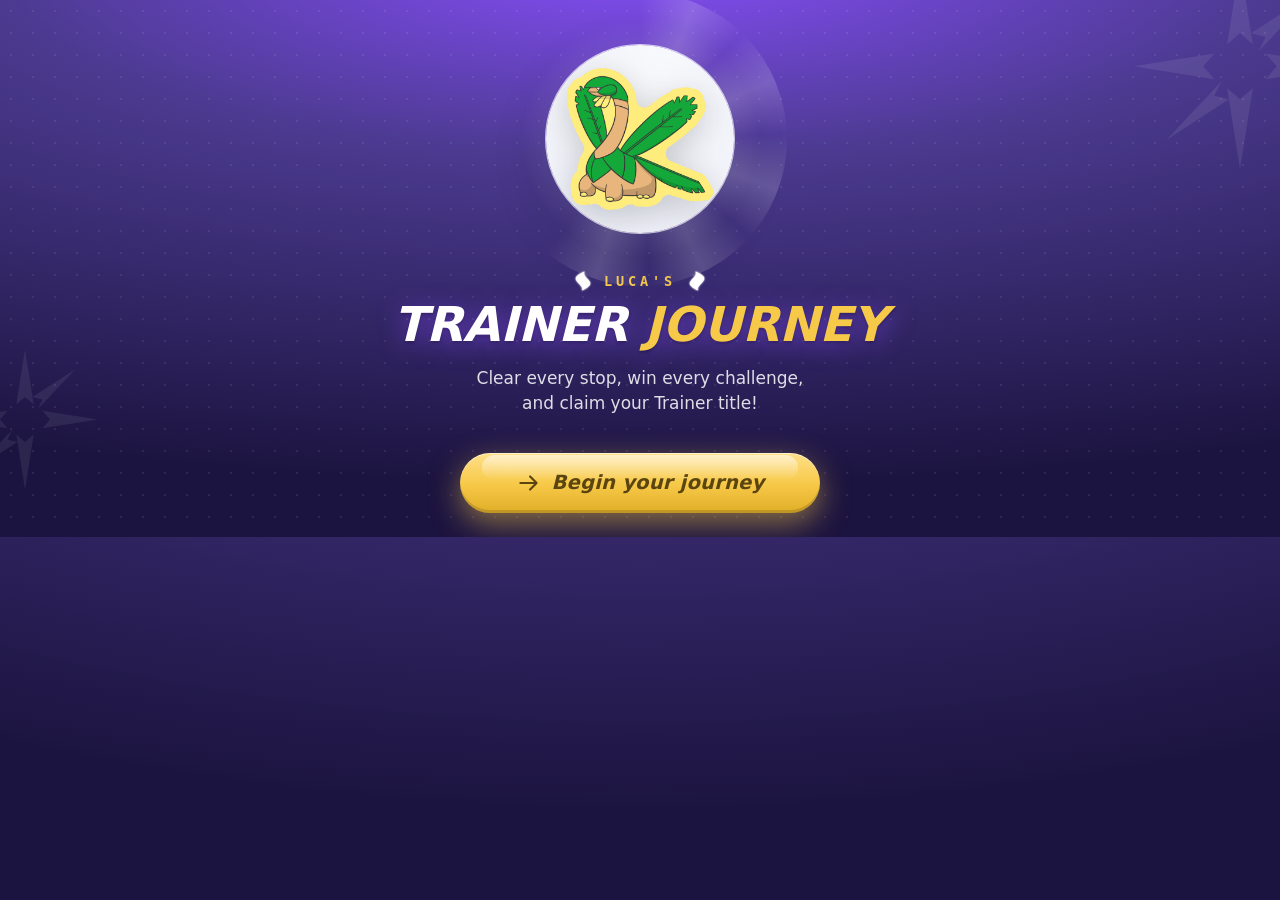
==== index.html @ 638eaa38 "Finalize real-world chapter logistics" ====
<!DOCTYPE html>
<html lang="en">
<head>
<meta charset="utf-8">
<meta name="viewport" content="width=device-width, initial-scale=1, maximum-scale=1, viewport-fit=cover">
<meta name="theme-color" content="#4B3A8F">
<meta name="apple-mobile-web-app-capable" content="yes">
<meta name="apple-mobile-web-app-status-bar-style" content="black-translucent">
<meta name="mobile-web-app-capable" content="yes">
<title>Luca's Trainer Journey</title>
<link rel="icon" href="assets/pokemon/pokeball.png">
<link rel="stylesheet" href="styles.css?v=3.4">
<style>
  html, body { overflow-x: hidden; }
  #app { padding-top: env(safe-area-inset-top); padding-bottom: env(safe-area-inset-bottom); }
</style>
<!-- React/ReactDOM/Babel vendored locally (see vendor/) rather than CDN-loaded:
     this is a party-day app and shouldn't depend on unpkg being reachable
     over venue wifi. Swap for CDN tags if you'd rather stay current. -->
<script src="vendor/react.production.min.js"></script>
<script src="vendor/react-dom.production.min.js"></script>
<script src="vendor/babel.min.js"></script>
<script src="data.js"></script>
<script src="cast-core.js?v=3.4"></script>
<script src="creekside-content.js?v=3.4"></script>
<script src="state.js"></script>
<script>window.TJ_TYPE_ICON_BASE = "assets/types/";</script>
</head>
<body>
<div id="app"></div>
<script type="text/babel" data-presets="react" src="components.jsx"></script>
<script type="text/babel" data-presets="react" src="minigames.jsx"></script>
<script type="text/babel" data-presets="react" src="screens.jsx?v=3.4"></script>
<script type="text/babel" data-presets="react">
const App = window.TrainerApp;
ReactDOM.createRoot(document.getElementById('app')).render(<App/>);
</script>
</body>
</html>
---- styles.css ----
/* ============================================================
   Luca's Trainer Journey — Web App stylesheet
   Merged from the design system's tokens/*.css (see /project for the
   full design-system source). Kept as one file since this app has no
   build step. Screen-only "game-grade" energy effects live here too —
   print pieces (not built in this pass) would keep these out.
   ============================================================ */

:root {
  /* --- Core palette --- */
  --paper:             #FBFCFA;
  --paper-alt:         #F2F4EF;
  --surface:           #FFFFFF;
  --ink:               #1B2430;
  --ink-soft:          #54606E;

  --tropius-leaf:      #3BA55D;
  --tropius-leaf-deep: #1E7A43;
  --banana:            #F7C948;
  --sky:               #4FB0E5;
  --tan:               #C9A66B;

  --mewtwo-x:          #8A4FFF;
  --mewtwo-y:          #4B3A8F;
  --mega-glow:         #B892FF;

  --silver:            #C7CDD4;
  --silver-deep:       #8B95A1;
  --gold:              #D9B650;

  --bg:      var(--paper);
  --text:    var(--ink);
  --text-muted: var(--ink-soft);
  --brand:   var(--tropius-leaf);
  --brand-strong: var(--tropius-leaf-deep);
  --accent:  var(--mewtwo-x);
  --accent-deep: var(--mewtwo-y);
  --success: var(--tropius-leaf);
  --reward:  var(--banana);
  --info:    var(--sky);
  --danger:  #E4572E;
  --line:    var(--silver);

  --type-grass:    #3BA55D;
  --type-fire:     #E4572E;
  --type-water:    #4FB0E5;
  --type-electric: #F7C948;
  --type-psychic:  #8A4FFF;
  --type-normal:   #C9A66B;

  --focus-ring: var(--mewtwo-x);

  /* --- Type --- */
  --font-display: "Montserrat", "Poppins", system-ui, sans-serif;
  --font-body:    "Nunito Sans", "Inter", system-ui, sans-serif;
  --font-label:   "Space Grotesk", "Roboto Mono", ui-monospace, monospace;

  --fs-display: 2.75rem;
  --fs-h1:      2rem;
  --fs-h2:      1.5rem;
  --fs-h3:      1.25rem;
  --fs-body:    1.0625rem;
  --fs-small:   0.875rem;
  --fs-label:   0.75rem;

  --lh-tight: 1.05;
  --lh-snug:  1.25;
  --lh-body:  1.55;
  --tracking-label: 0.08em;

  /* --- Spacing / radius --- */
  --sp-1: 4px;  --sp-2: 8px;  --sp-3: 12px; --sp-4: 16px; --sp-5: 24px;
  --sp-6: 32px; --sp-7: 48px; --sp-8: 64px; --sp-9: 96px;

  --r-sm:   10px;
  --r-card: 18px;
  --r-pill: 999px;

  --w-game:    560px;
  --w-desktop: 1080px;
  --screen-pad: 24px;

  /* --- Elevation --- */
  --shadow-card: 0 6px 24px rgba(27,36,48,.10);
  --shadow-lift: 0 12px 40px rgba(27,36,48,.16);

  --foil-edge:  linear-gradient(120deg, #C7CDD4 0%, #FFFFFF 45%, #8B95A1 100%);
  --gold-edge:  linear-gradient(120deg, #D9B650 0%, #FBF0C8 45%, #A8842E 100%);
  --mega-burst: radial-gradient(circle at 50% 45%, rgba(184,146,255,.55), rgba(184,146,255,0) 60%);
  --holo-sheen: linear-gradient(115deg, rgba(138,79,255,.10), rgba(79,176,229,.10) 40%, rgba(247,201,72,.10) 70%, rgba(59,165,93,.10));

  --ease-snap: cubic-bezier(.2, .9, .25, 1.2);
  --ease-out:  cubic-bezier(.22, 1, .36, 1);
  --dur-fast: 140ms;
  --dur-base: 240ms;
  --dur-slow: 480ms;

  /* --- Game-grade energy fields & glow (screen-only) --- */
  --field-psychic:  radial-gradient(120% 90% at 50% 0%, #7B5CE0 0%, #4B3A8F 42%, #241a4d 100%);
  --field-grass:    radial-gradient(120% 90% at 50% 0%, #55C77E 0%, #1E7A43 44%, #0c3a22 100%);
  --field-water:    radial-gradient(120% 90% at 50% 0%, #63C2ED 0%, #2f83bd 44%, #0d3350 100%);
  --field-fire:     radial-gradient(120% 90% at 50% 0%, #F08A5D 0%, #d1502e 44%, #4a1a10 100%);
  --field-electric: radial-gradient(120% 90% at 50% 0%, #FBD968 0%, #d1a028 46%, #4a3808 100%);
  --field-normal:   radial-gradient(120% 90% at 50% 0%, #DBC79A 0%, #a8894f 46%, #4a3c26 100%);
  --field-hero:     radial-gradient(130% 100% at 50% -10%, #8A4FFF 0%, #4B3A8F 40%, #1c1440 100%);

  --field-grid: radial-gradient(rgba(255,255,255,.08) 1.3px, transparent 1.3px);
  --field-grid-size: 22px 22px;

  --gloss-violet: linear-gradient(180deg, #A876FF 0%, #8A4FFF 52%, #6E38E6 100%);
  --gloss-banana: linear-gradient(180deg, #FFE08A 0%, #F7C948 52%, #E0AE28 100%);
  --gloss-leaf:   linear-gradient(180deg, #5FD088 0%, #3BA55D 52%, #2A8B49 100%);
  --gloss-gold:   linear-gradient(180deg, #F0D986 0%, #D9B650 52%, #B8922E 100%);

  --holo-strong: linear-gradient(115deg, rgba(255,255,255,0) 30%, rgba(184,146,255,.55) 44%, rgba(99,194,237,.55) 52%, rgba(247,201,72,.55) 60%, rgba(255,255,255,0) 74%);
  --holo-rainbow: linear-gradient(120deg, #B892FF, #63C2ED 25%, #5FD088 50%, #FBD968 72%, #FF8FB0 100%);

  --glow-violet: 0 10px 34px rgba(138,79,255,.45), 0 2px 8px rgba(138,79,255,.35);
  --glow-banana: 0 10px 30px rgba(247,201,72,.50);
  --glow-leaf:   0 10px 30px rgba(59,165,93,.42);
  --glow-gold:   0 12px 40px rgba(217,182,80,.55);
  --glow-soft-white: 0 0 0 1px rgba(255,255,255,.7), 0 18px 50px rgba(27,36,48,.28);

  --shadow-float: 0 22px 60px rgba(10,8,30,.45), 0 6px 18px rgba(10,8,30,.30);
  --press-inset: inset 0 3px 8px rgba(0,0,0,.28);
}

@keyframes tj-holo-sweep { 0% { transform: translateX(-120%) rotate(0deg); } 100% { transform: translateX(120%) rotate(0deg); } }
@keyframes tj-burst-spin { to { transform: rotate(360deg); } }
@keyframes tj-burst-pulse { 0%,100% { transform: scale(1); opacity: .8; } 50% { transform: scale(1.12); opacity: 1; } }
@keyframes tj-float { 0%,100% { transform: translateY(0); } 50% { transform: translateY(-8px); } }
@keyframes tj-bob { 0%,100% { transform: translateY(0) rotate(-2deg); } 50% { transform: translateY(-10px) rotate(2deg); } }
@media (prefers-reduced-motion: reduce) {
  [style*="tj-holo-sweep"], [style*="tj-burst-spin"], [style*="tj-burst-pulse"], [style*="tj-float"], [style*="tj-bob"] { animation: none !important; }
}

/* --- Page shell --- */
html, body {
  margin: 0;
  height: 100%;
  background: var(--field-hero);
  overscroll-behavior-y: contain;
}
body {
  font-family: var(--font-body);
  -webkit-tap-highlight-color: transparent;
}
#app {
  min-height: 100%;
  min-height: 100dvh;
}
* { box-sizing: border-box; }
button { font: inherit; }
img { -webkit-user-drag: none; user-select: none; }
button:focus-visible,
input:focus-visible,
textarea:focus-visible {
  outline: 3px solid var(--focus-ring);
  outline-offset: 3px;
}

/* --- Creekside V2 Phase 1 controls --- */
.adult-hold-button {
  position: relative;
  width: 100%;
  min-height: 64px;
  overflow: hidden;
  border: 0;
  border-radius: var(--r-pill);
  background: linear-gradient(180deg, #7656B8, #4B3A8F);
  color: #fff;
  box-shadow: var(--glow-violet), inset 0 1px 0 rgba(255,255,255,.35);
  cursor: pointer;
  touch-action: none;
  user-select: none;
  -webkit-user-select: none;
}
.adult-hold-button:focus-visible {
  outline: 3px solid #fff;
  outline-offset: 3px;
}
.adult-hold-button:disabled {
  cursor: not-allowed;
  opacity: .55;
}
.adult-hold-button__fill {
  position: absolute;
  inset: 0;
  width: var(--hold-progress, 0%);
  background: linear-gradient(90deg, var(--tropius-leaf-deep), var(--tropius-leaf));
  transition: width 45ms linear;
}
.adult-hold-button__content {
  position: relative;
  z-index: 1;
  display: flex;
  align-items: center;
  justify-content: center;
  gap: 10px;
  padding: 16px 22px;
  font-family: var(--font-display);
  font-size: 1rem;
  font-style: italic;
  font-weight: 800;
}
.adult-hold-button__instruction {
  position: relative;
  z-index: 1;
  display: block;
  padding: 0 18px 13px;
  font-family: var(--font-body);
  font-size: .82rem;
  font-weight: 700;
}

.fragment-slots {
  display: grid;
  grid-template-columns: repeat(2, minmax(0, 1fr));
  gap: 10px;
}
.fragment-slot {
  display: grid;
  grid-template-columns: auto 1fr;
  align-items: center;
  gap: 2px 8px;
  min-width: 0;
  padding: 12px;
  border: 2px dashed var(--silver);
  border-radius: var(--r-sm);
  background: var(--paper-alt);
  color: var(--ink-soft);
}
.fragment-slot--collected {
  border-style: solid;
  border-color: var(--tropius-leaf);
  background: rgba(59,165,93,.10);
  color: var(--ink);
}
.fragment-slot > span {
  font-family: var(--font-label);
  font-size: .78rem;
  font-weight: 700;
  letter-spacing: .04em;
  text-transform: uppercase;
}
.fragment-slot > small {
  grid-column: 2;
  overflow: hidden;
  font-size: .78rem;
  text-overflow: ellipsis;
  white-space: nowrap;
}

.creekside-map-card {
  display: flex;
  align-items: center;
  gap: 12px;
  width: 100%;
  padding: 13px 14px;
  border: 0;
  border-radius: var(--r-card);
  background: #fff;
  color: var(--ink);
  text-align: left;
  box-shadow: var(--shadow-card);
}
.creekside-map-card[disabled] {
  background: rgba(255,255,255,.55);
  color: var(--ink-soft);
  cursor: default;
}
.creekside-map-card--active {
  box-shadow: inset 0 0 0 3px var(--mewtwo-x), var(--shadow-float);
  cursor: pointer;
}
.creekside-map-card--complete {
  box-shadow: inset 0 0 0 2px var(--tropius-leaf), var(--shadow-card);
}

.parent-mode-overlay {
  position: fixed;
  z-index: 100;
  inset: 0;
  display: flex;
  align-items: flex-end;
  justify-content: center;
  padding: 16px;
  background: rgba(15,12,35,.75);
  backdrop-filter: blur(5px);
}
.parent-mode-panel {
  width: min(100%, 560px);
  max-height: 88dvh;
  overflow-y: auto;
  padding: 20px;
  border-radius: var(--r-card);
  background: var(--surface);
  box-shadow: var(--shadow-float);
}
.parent-mode-grid {
  display: grid;
  grid-template-columns: repeat(2, minmax(0, 1fr));
  gap: 10px;
}
.parent-mode-trigger {
  position: fixed;
  z-index: 30;
  top: max(8px, env(safe-area-inset-top));
  right: 8px;
  width: 44px;
  height: 44px;
  border: 0;
  border-radius: 999px;
  background: transparent;
  color: transparent;
  cursor: default;
}
.parent-mode-trigger:focus-visible {
  outline: 2px solid rgba(255,255,255,.7);
}

@media (max-width: 380px) {
  .fragment-slots,
  .parent-mode-grid {
    grid-template-columns: 1fr;
  }
}

@media (prefers-reduced-motion: reduce) {
  .adult-hold-button__fill {
    transition: none;
  }
}

/* --- Creekside V2 production content --- */
.dialogue-lines {
  display: grid;
  gap: 8px;
  margin-top: 16px;
}
.dialogue-lines p {
  margin: 0;
  padding: 12px 14px;
  border-left: 4px solid var(--mewtwo-x);
  border-radius: 0 var(--r-sm) var(--r-sm) 0;
  background: rgba(138,79,255,.09);
  font-size: 1.05rem;
  font-style: italic;
  line-height: 1.45;
}
.mission-instructions {
  margin-top: 16px;
  padding: 14px 16px;
  border-radius: var(--r-sm);
  background: var(--paper-alt);
}
.mission-instructions ol {
  display: grid;
  gap: 9px;
  margin: 0;
  padding-left: 22px;
}
.success-rule,
.fallback-rule {
  display: grid;
  gap: 3px;
  margin-top: 14px;
  padding: 12px 14px;
  border-radius: var(--r-sm);
  font-size: .94rem;
}
.success-rule {
  border: 1.5px solid var(--tropius-leaf);
  background: rgba(59,165,93,.10);
}
.fallback-rule {
  border: 1.5px solid var(--sky);
  background: rgba(79,176,229,.10);
}
.success-rule strong,
.fallback-rule strong {
  font-family: var(--font-label);
  font-size: .7rem;
  letter-spacing: .08em;
  text-transform: uppercase;
}
.mission-warning {
  padding: 10px 12px;
  border: 1.5px solid var(--danger);
  border-radius: var(--r-sm);
  background: rgba(228,87,46,.08);
  color: var(--danger);
  font-weight: 700;
}
.reward-disposition {
  flex: none;
  max-width: 112px;
  padding: 5px 8px;
  border-radius: var(--r-pill);
  font-family: var(--font-label);
  font-size: .61rem;
  line-height: 1.15;
  letter-spacing: .04em;
  text-align: center;
}
.reward-disposition--open-now {
  background: var(--tropius-leaf);
  color: #fff;
}
.reward-disposition--carry-for-later {
  background: var(--sky);
  color: #082f49;
}
.reward-disposition--save-for-celebration {
  background: var(--banana);
  color: #5a4410;
}
.inventory-summary {
  display: grid;
  grid-template-columns: repeat(2, minmax(0, 1fr));
  gap: 9px;
  margin-top: 16px;
}
.inventory-summary span {
  padding: 12px;
  border-radius: var(--r-sm);
  background: var(--paper-alt);
  text-align: center;
}
.inventory-summary strong {
  display: block;
  font-family: var(--font-display);
  font-size: 1.35rem;
}
.hall-of-heroes {
  display: grid;
  grid-template-columns: repeat(2, minmax(0, 1fr));
  gap: 9px;
  margin-top: 16px;
}
.hall-of-heroes > div {
  display: flex;
  gap: 9px;
  align-items: center;
  padding: 11px;
  border: 1.5px solid var(--gold);
  border-radius: var(--r-sm);
  background: rgba(217,182,80,.12);
}
.hall-of-heroes span,
.hall-of-heroes small {
  display: block;
}
.hall-of-heroes small {
  margin-top: 2px;
  color: var(--ink-soft);
  font-size: .7rem;
}
.fake-credits-panel {
  display: grid;
  gap: 16px;
  margin-top: 16px;
  padding: 18px;
  overflow: hidden;
  border-radius: var(--r-sm);
  background: #0c0920;
  color: #fff;
}
.fake-credits-roll {
  display: grid;
  gap: 10px;
  min-height: 230px;
  text-align: center;
  animation: creekside-credits 10s linear both;
}
.fake-credits-roll strong {
  color: var(--banana);
  font-family: var(--font-display);
  font-size: 1.25rem;
  font-style: italic;
}
@keyframes creekside-credits {
  from { transform: translateY(45%); }
  to { transform: translateY(-35%); }
}
.friendly-glitch {
  position: relative;
  display: grid;
  gap: 4px;
  margin-top: 18px;
  padding: 22px 14px;
  overflow: hidden;
  border: 2px solid #ff8fcb;
  border-radius: var(--r-sm);
  background: linear-gradient(135deg, #1c1440, #512b74);
  color: #fff;
  text-align: center;
  box-shadow: 0 0 24px rgba(255,143,203,.45);
}
.friendly-glitch::before,
.friendly-glitch::after {
  content: "";
  position: absolute;
  inset: 25% -10%;
  height: 3px;
  background: rgba(255,255,255,.65);
  animation: creekside-glitch-line 1.4s steps(2) infinite;
}
.friendly-glitch::after {
  inset-block-start: 68%;
  animation-delay: .35s;
}
.friendly-glitch span {
  font-family: var(--font-display);
  font-size: 1.35rem;
  font-style: italic;
  font-weight: 900;
  letter-spacing: .08em;
}
.friendly-glitch small {
  font-family: var(--font-label);
  color: #ffb5dd;
  letter-spacing: .12em;
}
@keyframes creekside-glitch-line {
  0%,100% { transform: translateX(-12%); opacity: .25; }
  50% { transform: translateX(12%); opacity: .8; }
}
.parent-mode-json {
  width: 100%;
  min-height: 150px;
  margin-bottom: 10px;
  padding: 12px;
  resize: vertical;
  border: 2px solid var(--silver);
  border-radius: var(--r-sm);
  background: var(--paper-alt);
  color: var(--ink);
  font: .75rem/1.45 var(--font-label);
}
.storage-warning {
  position: sticky;
  z-index: 80;
  top: 0;
  padding: 10px 14px;
  border-bottom: 2px solid #fff;
  background: var(--danger);
  color: #fff;
  font-size: .92rem;
  font-weight: 800;
  text-align: center;
}
.parent-current-scene {
  display: grid;
  gap: 4px;
  margin: 14px 0;
  border: 1px solid rgba(75,58,143,.24);
  border-radius: var(--r-sm);
  padding: 12px;
  background: #f6f2ff;
  font-family: var(--font-label);
  font-size: .76rem;
  overflow-wrap: anywhere;
}
.parent-current-scene strong {
  color: var(--mewtwo-y);
  font-family: var(--font-display);
  font-size: 1rem;
}
.parent-current-scene small {
  margin-top: 4px;
  color: var(--ink-soft);
}
.parent-scene-directory {
  display: grid;
  gap: 8px;
}
.parent-scene-directory details {
  border: 1px solid var(--silver);
  border-radius: var(--r-sm);
  background: var(--paper-alt);
  overflow: hidden;
}
.parent-scene-directory summary {
  min-height: 48px;
  padding: 13px;
  cursor: pointer;
  font-family: var(--font-display);
  font-weight: 850;
}
.parent-scene-directory details > div {
  display: grid;
  gap: 1px;
  border-top: 1px solid var(--silver);
}
.parent-scene-directory button {
  display: grid;
  gap: 3px;
  min-height: 52px;
  border: 0;
  border-bottom: 1px solid rgba(199,205,212,.62);
  padding: 10px 12px;
  background: #fff;
  color: var(--ink);
  text-align: left;
  cursor: pointer;
}
.parent-scene-directory button.is-current {
  box-shadow: inset 4px 0 0 var(--mewtwo-x);
  background: #f6f2ff;
}
.parent-scene-directory button span,
.parent-scene-directory button small {
  color: var(--ink-soft);
  font-family: var(--font-label);
  font-size: .69rem;
  overflow-wrap: anywhere;
}
.celebration-satchel {
  display: grid;
  gap: 5px;
  width: 100%;
  max-width: 420px;
  max-height: 220px;
  overflow-y: auto;
  padding: 14px;
  border: 2px solid var(--banana);
  border-radius: var(--r-card);
  background: rgba(12,9,32,.45);
  color: #fff;
  text-align: left;
}
.celebration-satchel strong {
  color: var(--banana);
  margin-bottom: 4px;
}

@media (max-width: 380px) {
  :root {
    --screen-pad: 14px;
  }
  .creekside-map-card > img {
    display: none;
  }
  .card-heading {
    align-items: flex-start !important;
    flex-direction: column;
    gap: 4px !important;
  }
  .card-hero {
    min-height: 108px !important;
  }
  .card-body {
    padding: 14px !important;
  }
  .card-footer {
    align-items: flex-start !important;
    flex-direction: column;
    letter-spacing: .04em !important;
    overflow-wrap: anywhere;
  }
  .hall-of-heroes,
  .inventory-summary {
    grid-template-columns: 1fr;
  }
  .reward-item {
    align-items: flex-start !important;
    flex-wrap: wrap;
  }
  .reward-item .reward-disposition {
    margin-left: 34px;
  }
  .reward-disposition {
    max-width: 92px;
  }
}
@media (prefers-reduced-motion: reduce) {
  .fake-credits-roll,
  .friendly-glitch::before,
  .friendly-glitch::after {
    animation: none;
  }
}

/* ============================================================
   Creekside V3 theatrical relay
   ============================================================ */
.audience-indicator {
  display: flex;
  min-height: 42px;
  align-items: center;
  gap: 8px;
  border: 1px solid rgba(255,255,255,.44);
  border-radius: var(--r-pill);
  padding: 8px 12px;
  color: #fff;
  background: rgba(14,10,40,.42);
  font-family: var(--font-label);
  font-size: .72rem;
  font-weight: 900;
  letter-spacing: .08em;
  text-transform: uppercase;
}
.audience-indicator small {
  margin-left: auto;
  color: rgba(255,255,255,.76);
  font-size: .68rem;
  letter-spacing: .04em;
  text-align: right;
}
.audience-indicator--luca {
  border-color: rgba(247,201,72,.7);
  color: #fff5c2;
  background: rgba(75,58,143,.7);
}
.audience-indicator--adult,
.audience-indicator--cast {
  border-color: rgba(247,201,72,.58);
  color: #fff4b7;
  background: #241a4d;
}
.luca-story-line {
  margin: 0 0 16px;
  font-family: var(--font-display);
  font-size: 1.25rem;
  font-weight: 850;
  line-height: 1.35;
}
.luca-scene-card .card-heading span:first-child {
  font-size: clamp(1.35rem, 5vw, 1.75rem) !important;
}
.luca-scene-card .card-hero {
  min-height: 164px !important;
  background:
    radial-gradient(circle at 50% 44%, rgba(255,255,255,.92), rgba(255,255,255,0) 46%),
    radial-gradient(circle at 50% 55%, rgba(184,146,255,.4), rgba(79,176,229,.08) 58%, rgba(255,255,255,0) 72%),
    linear-gradient(160deg, #f7f3ff, #edf8ff) !important;
}
.luca-scene-card--result {
  box-shadow: var(--glow-gold), var(--shadow-float) !important;
}
.mission-result-burst {
  display: grid;
  grid-template-columns: auto 1fr;
  gap: 0 9px;
  align-items: center;
  margin-bottom: 14px;
  border: 1px solid rgba(217,182,80,.65);
  border-radius: var(--r-sm);
  padding: 12px;
  background: linear-gradient(135deg, #fff6cf, #f4e7ff);
  color: #684e10;
}
.mission-result-burst svg {
  grid-row: 1 / 3;
}
.mission-result-burst strong {
  font-family: var(--font-display);
  font-size: 1.15rem;
  font-style: italic;
}
.mission-result-burst span {
  font-family: var(--font-label);
  font-size: .68rem;
  font-weight: 850;
  letter-spacing: .08em;
  text-transform: uppercase;
}
.combined-success {
  display: grid;
  gap: 14px;
  margin-top: 16px;
}
.success-reveal-list,
.combined-reward-list {
  display: grid;
  gap: 8px;
}
.success-reveal-list > div,
.combined-reward-list .reward-item {
  animation: combined-reveal .38s ease-out both;
  animation-delay: calc(var(--reveal-order, 0) * 90ms);
}
.success-reveal-list > div {
  display: flex;
  align-items: center;
  gap: 9px;
  border-radius: var(--r-sm);
  padding: 10px 12px;
  background: rgba(59,165,93,.1);
}
.combined-reward-list .reward-item {
  display: grid;
  grid-template-columns: auto minmax(0, 1fr) auto;
  align-items: center;
  gap: 9px;
  border: 1.5px solid var(--banana);
  border-radius: var(--r-sm);
  padding: 10px 11px;
  background: rgba(247,201,72,.16);
}
.combined-fragment {
  display: grid;
  gap: 9px;
  border: 1.5px solid var(--sky);
  border-radius: var(--r-sm);
  padding: 12px;
  background: rgba(79,176,229,.1);
}
.combined-fragment > small {
  color: var(--ink-soft);
  line-height: 1.4;
}
.physical-reward-callout,
.next-destination {
  border-radius: var(--r-card);
  padding: 14px;
}
.physical-reward-callout {
  display: flex;
  align-items: flex-start;
  gap: 10px;
  border: 2px solid var(--gold);
  background: linear-gradient(135deg, #fff6cf, #fff);
}
.physical-reward-callout p,
.next-destination p {
  margin: 4px 0 0;
  line-height: 1.45;
}
.physical-reward-callout strong,
.next-destination strong {
  font-family: var(--font-label);
  font-size: .72rem;
  letter-spacing: .08em;
  text-transform: uppercase;
}
.next-destination {
  border: 1.5px solid var(--mewtwo-x);
  background: rgba(138,79,255,.09);
}
@keyframes combined-reveal {
  from { opacity: 0; transform: translateY(8px) scale(.985); }
  to { opacity: 1; transform: none; }
}
.handoff-performer {
  display: grid;
  gap: 2px;
  margin-bottom: 14px;
  border: 2px solid var(--mega-glow);
  border-radius: var(--r-card);
  padding: 15px;
  background: linear-gradient(135deg, #f7f3ff, #fff9db);
}
.handoff-performer span,
.handoff-performer small {
  color: var(--ink-soft);
  font-family: var(--font-label);
  font-size: .72rem;
  font-weight: 800;
  letter-spacing: .08em;
  text-transform: uppercase;
}
.handoff-performer strong {
  color: var(--mewtwo-y);
  font-family: var(--font-display);
  font-size: 1.35rem;
  font-style: italic;
}
.handoff-instruction {
  margin: 0 0 12px;
  color: var(--ink-soft);
  font-size: .9rem;
  font-weight: 750;
}
.relay-shield {
  display: grid;
  gap: 15px;
  width: 100%;
  border: 2px solid rgba(247,201,72,.72);
  border-radius: 26px;
  padding: clamp(22px, 6vw, 36px);
  background: linear-gradient(155deg, #21183f, #35265e);
  box-shadow: var(--shadow-float);
  color: #fff;
  text-align: center;
}
.relay-shield .audience-indicator {
  margin-bottom: 6px;
  text-align: left;
}
.relay-shield__icon {
  display: grid;
  width: 96px;
  height: 96px;
  margin: 0 auto;
  place-items: center;
  border: 1px solid rgba(247,201,72,.46);
  border-radius: 50%;
  background: rgba(247,201,72,.09);
}
.relay-shield__eyebrow {
  margin: 0;
  color: var(--banana);
  font-family: var(--font-label);
  font-size: .75rem;
  font-weight: 900;
  letter-spacing: .12em;
  text-transform: uppercase;
}
.relay-shield h1 {
  margin: 0;
  font-family: var(--font-display);
  font-size: clamp(2rem, 9vw, 3rem);
  font-style: italic;
  line-height: 1.02;
}
.relay-shield > p:not(.relay-shield__eyebrow) {
  margin: 0;
  color: rgba(255,255,255,.86);
  font-size: 1.08rem;
}
.relay-shield > small {
  color: rgba(255,255,255,.64);
  font-size: .8rem;
}
.relay-shield--return {
  border-color: rgba(79,176,229,.72);
  background: linear-gradient(155deg, #172947, #243c65);
}
.runtime-cast-screen {
  min-height: 100%;
  background:
    linear-gradient(rgba(36,26,77,.035) 1px, transparent 1px),
    linear-gradient(90deg, rgba(36,26,77,.035) 1px, transparent 1px),
    #f7f6f1;
  background-size: 22px 22px;
  color: var(--ink);
}
.runtime-cast-screen__shell {
  width: min(100%, 680px);
  min-height: 100%;
  margin: 0 auto;
  padding: max(10px, env(safe-area-inset-top)) 14px calc(154px + env(safe-area-inset-bottom));
}
.runtime-cast-header {
  margin: 8px 0;
  border-radius: var(--r-card);
  padding: 14px 16px;
  background: #241a4d;
  color: #fff;
  box-shadow: var(--shadow-card);
}
.runtime-cast-header p,
.runtime-cast-header h1 {
  margin: 0;
}
.runtime-cast-header p,
.runtime-cast-header strong {
  font-family: var(--font-label);
  font-size: .75rem;
  letter-spacing: .09em;
  text-transform: uppercase;
}
.runtime-cast-header p {
  color: var(--banana);
}
.runtime-cast-header h1 {
  margin: 4px 0;
  font-family: var(--font-display);
  font-size: clamp(1.8rem, 8vw, 2.7rem);
  font-style: italic;
  line-height: 1;
}
.runtime-cast-header strong {
  color: rgba(255,255,255,.76);
}
.runtime-cast-header > small {
  display: block;
  margin-top: 7px;
  color: rgba(255,255,255,.76);
  font-size: .78rem;
  line-height: 1.35;
}
.runtime-cast-meta {
  display: grid;
  gap: 5px;
  margin-top: 10px;
  border-top: 1px solid rgba(255,255,255,.2);
  padding-top: 9px;
}
.runtime-cast-meta span {
  display: flex;
  gap: 8px;
  justify-content: space-between;
  font-size: .76rem;
  line-height: 1.3;
}
.runtime-cast-meta b {
  color: var(--banana);
  font-family: var(--font-label);
  font-size: .66rem;
  letter-spacing: .06em;
  text-transform: uppercase;
}
.runtime-cue-card,
.runtime-cue-box {
  margin-top: 8px;
  break-inside: avoid;
  border: 1px solid rgba(75,58,143,.18);
  border-radius: 14px;
  padding: 11px 12px;
  background: #fff;
  box-shadow: 0 4px 16px rgba(27,36,48,.08);
}
.runtime-cue-card > span {
  display: block;
  margin-bottom: 6px;
  color: var(--mewtwo-y);
  font-family: var(--font-label);
  font-size: .72rem;
  font-weight: 900;
  letter-spacing: .09em;
  text-transform: uppercase;
}
.runtime-cue-card p,
.runtime-cue-card blockquote,
.runtime-cue-box p {
  margin: 0;
}
.runtime-cue-card ol {
  margin: 0;
  padding-left: 1.3rem;
}
.runtime-cue-card li + li {
  margin-top: 5px;
}
.runtime-cue-card--entrance {
  border-left: 5px solid var(--sky);
}
.runtime-spoken-lines {
  display: grid;
  gap: 5px;
}
.runtime-spoken-lines blockquote,
.runtime-cue-card--transition blockquote {
  border-left: 3px solid var(--mewtwo-x);
  padding: 7px 9px;
  background: #f6f2ff;
  font-size: .98rem;
  font-weight: 750;
  line-height: 1.32;
}
.runtime-cue-grid {
  display: grid;
  grid-template-columns: repeat(2, minmax(0, 1fr));
  gap: 10px;
}
.runtime-cue-box strong {
  display: block;
  margin-bottom: 5px;
  font-family: var(--font-label);
  font-size: .72rem;
  letter-spacing: .08em;
  text-transform: uppercase;
}
.runtime-cue-box--success {
  border-color: rgba(59,165,93,.55);
  background: #eaf7ee;
}
.runtime-cue-box--success strong {
  color: var(--tropius-leaf-deep);
}
.runtime-cue-box--fallback {
  border-color: rgba(201,166,107,.68);
  background: #fff7e8;
}
.runtime-cue-box--fallback strong {
  color: #76551f;
}
.runtime-cue-card--reward {
  border-color: rgba(217,182,80,.72);
  background: #fffaf0;
}
.runtime-package-chips {
  display: flex;
  gap: 6px;
  flex-wrap: wrap;
  margin-top: 10px;
}
.runtime-package-chips strong {
  border-radius: var(--r-pill);
  padding: 5px 9px;
  background: #f4e7bb;
  color: #614a13;
  font-family: var(--font-label);
  font-size: .68rem;
  letter-spacing: .03em;
}
.runtime-cue-card--transition small {
  display: block;
  margin-top: 8px;
  color: var(--ink-soft);
  font-family: var(--font-label);
  font-weight: 800;
}
.runtime-cast-completion {
  position: fixed;
  z-index: 20;
  right: 0;
  bottom: 0;
  left: 0;
  border-top: 2px solid var(--mewtwo-x);
  padding: 10px max(14px, env(safe-area-inset-right)) max(10px, env(safe-area-inset-bottom)) max(14px, env(safe-area-inset-left));
  background: rgba(255,255,255,.97);
  box-shadow: 0 -8px 24px rgba(27,36,48,.16);
}
.runtime-cast-completion > p {
  width: min(100%, 650px);
  margin: 0 auto 6px;
  color: var(--ink-soft);
  font-size: .75rem;
  font-weight: 750;
  text-align: center;
}
.runtime-cast-completion > p strong {
  color: var(--mewtwo-y);
}
.runtime-cast-completion .adult-hold-button {
  max-width: 650px;
  margin: 0 auto;
}

@media (max-width: 380px) {
  .audience-indicator {
    align-items: flex-start;
    flex-wrap: wrap;
  }
  .audience-indicator small {
    width: 100%;
    margin-left: 26px;
    text-align: left;
  }
  .runtime-cue-grid {
    grid-template-columns: 1fr;
  }
  .runtime-cast-screen__shell {
    padding-right: 10px;
    padding-left: 10px;
  }
  .relay-shield {
    padding: 20px 16px;
  }
  .luca-scene-card .card-hero {
    min-height: 138px !important;
  }
  .runtime-cast-completion > p {
    margin-bottom: 4px;
    font-size: .68rem;
    line-height: 1.2;
  }
  .runtime-cast-completion .adult-hold-button__content {
    padding: 11px 14px 8px;
    font-size: .9rem;
    line-height: 1.2;
  }
  .runtime-cast-completion .adult-hold-button__instruction {
    padding: 0 12px 9px;
    font-size: .72rem;
  }
}

@media (max-width: 480px) {
  .relay-field .card-heading,
  .luca-scene-card .card-heading {
    align-items: flex-start !important;
    flex-direction: column;
    gap: 4px !important;
  }
  .relay-field .card-heading span:last-child,
  .luca-scene-card .card-heading span:last-child {
    flex: initial !important;
    white-space: normal;
  }
  .combined-reward-list .reward-item {
    grid-template-columns: auto minmax(0, 1fr);
  }
  .combined-reward-list .reward-disposition {
    grid-column: 2;
    justify-self: start;
    max-width: none;
  }
}

@media (prefers-reduced-motion: reduce) {
  .relay-field *,
  .runtime-cast-screen * {
    scroll-behavior: auto !important;
  }
  .relay-field [style*="animation"],
  .runtime-cast-screen [style*="animation"] {
    animation: none !important;
  }
  .success-reveal-list > div,
  .combined-reward-list .reward-item {
    animation: none !important;
  }
}
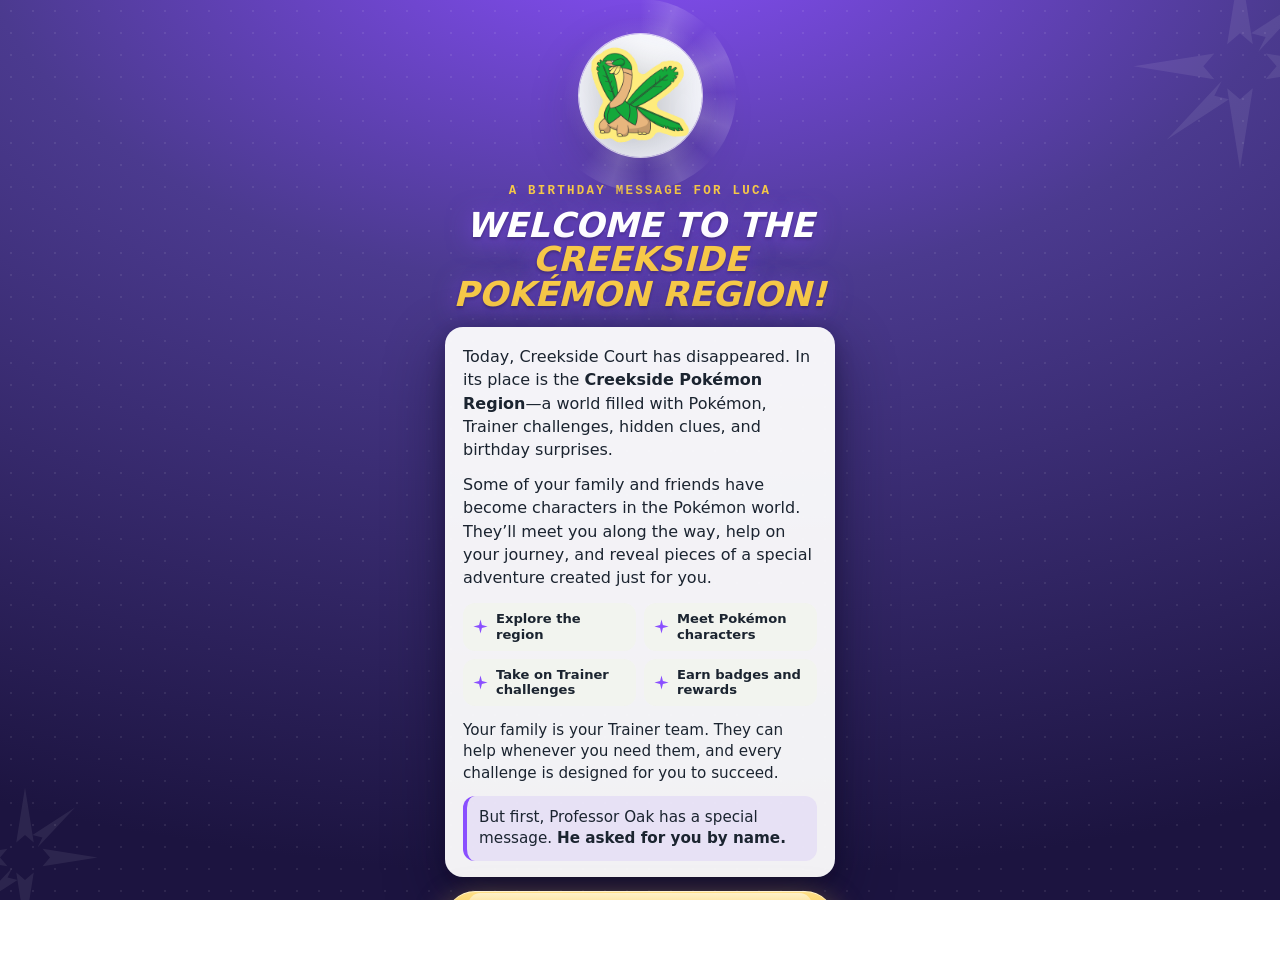
==== commit 77dd7bdf: "Add Paper League redesign" ====
--- a/index.html
+++ b/index.html
@@ -9,7 +9,7 @@
 <meta name="mobile-web-app-capable" content="yes">
 <title>Luca's Trainer Journey</title>
 <link rel="icon" href="assets/pokemon/pokeball.png">
-<link rel="stylesheet" href="styles.css?v=3.4">
+<link rel="stylesheet" href="styles.css?v=4.0">
 <style>
   html, body { overflow-x: hidden; }
   #app { padding-top: env(safe-area-inset-top); padding-bottom: env(safe-area-inset-bottom); }
@@ -21,8 +21,8 @@
 <script src="vendor/react-dom.production.min.js"></script>
 <script src="vendor/babel.min.js"></script>
 <script src="data.js"></script>
-<script src="cast-core.js?v=3.4"></script>
-<script src="creekside-content.js?v=3.4"></script>
+<script src="cast-core.js?v=3.5"></script>
+<script src="creekside-content.js?v=3.5"></script>
 <script src="state.js"></script>
 <script>window.TJ_TYPE_ICON_BASE = "assets/types/";</script>
 </head>
@@ -30,7 +30,7 @@
 <div id="app"></div>
 <script type="text/babel" data-presets="react" src="components.jsx"></script>
 <script type="text/babel" data-presets="react" src="minigames.jsx"></script>
-<script type="text/babel" data-presets="react" src="screens.jsx?v=3.4"></script>
+<script type="text/babel" data-presets="react" src="screens.jsx?v=4.0"></script>
 <script type="text/babel" data-presets="react">
 const App = window.TrainerApp;
 ReactDOM.createRoot(document.getElementById('app')).render(<App/>);
--- a/styles.css
+++ b/styles.css
@@ -277,6 +277,82 @@
   box-shadow: inset 0 0 0 2px var(--tropius-leaf), var(--shadow-card);
 }
 
+/* Paper League redesign: the mission controller stays bright and readable
+   outdoors while the private/cast screens retain their operational styling. */
+.creekside-map-field {
+  background: #e9e7e1 !important;
+}
+.paper-league-shell {
+  background: var(--paper);
+}
+.paper-league-content {
+  padding-top: 8px !important;
+}
+.trainer-record-bar {
+  position: relative;
+  display: grid;
+  grid-template-columns: 38px 1fr auto 18px;
+  align-items: center;
+  gap: 10px;
+  width: 100%;
+  min-height: 72px;
+  overflow: hidden;
+  padding: 12px 14px;
+  border: 0;
+  border-radius: 20px;
+  background: var(--foil-edge);
+  color: var(--ink);
+  text-align: left;
+  box-shadow: 0 6px 24px rgba(27,36,48,.14);
+  cursor: pointer;
+}
+.trainer-record-bar > *:not(.trainer-record-bar__shine) { position: relative; z-index: 1; }
+.trainer-record-bar > img { width: 36px; height: 36px; object-fit: contain; }
+.trainer-record-bar span { display: grid; }
+.trainer-record-bar small { font: 700 .62rem/1.1 var(--font-label); letter-spacing: .14em; text-transform: uppercase; color: var(--mewtwo-y); }
+.trainer-record-bar strong { font: 900 italic 1.45rem/1 var(--font-display); text-transform: uppercase; }
+.trainer-record-bar__count { justify-items: end; }
+.trainer-record-bar__count b { font: 900 1.1rem/1 var(--font-display); }
+.trainer-record-bar__count small { color: var(--ink-soft); }
+.trainer-record-bar__shine {
+  position: absolute;
+  inset: -40% auto -40% -55%;
+  width: 48%;
+  background: var(--holo-strong);
+  animation: tj-holo-sweep 3.4s linear infinite;
+}
+.destination-plate {
+  padding: 17px;
+  border: 2px solid var(--mewtwo-y);
+  border-radius: 24px;
+  background: #fff;
+  box-shadow: 0 14px 40px rgba(75,58,143,.18);
+}
+.destination-plate__label { display: flex; justify-content: space-between; font: 700 .65rem var(--font-label); letter-spacing: .2em; text-transform: uppercase; color: var(--mewtwo-y); }
+.destination-plate__label b { color: var(--mewtwo-x); letter-spacing: .05em; }
+.destination-plate__body { display: grid; grid-template-columns: 104px 1fr; align-items: center; gap: 12px; margin-top: 7px; }
+.destination-plate__emblem { position: relative; width: 100px; height: 100px; }
+.destination-plate__frame { position: absolute; inset: 0; width: 100%; height: 100%; object-fit: contain; }
+.destination-plate__art { position: absolute; inset: 5px; width: 90px; height: 90px; object-fit: contain; filter: drop-shadow(0 8px 18px rgba(120,95,40,.35)); animation: tj-float 5s ease-in-out infinite; }
+.destination-plate__type { position: absolute; right: 0; bottom: 1px; width: 23px; height: 23px; }
+.destination-plate h2 { margin: 0; font: 900 italic 1.3rem/1.04 var(--font-display); color: var(--ink); }
+.destination-plate__body small { font: 700 .62rem var(--font-label); letter-spacing: .13em; text-transform: uppercase; color: var(--silver-deep); }
+.destination-plate__body p { margin: 4px 0 0; font: 700 .75rem var(--font-body); color: var(--tropius-leaf-deep); }
+.destination-plate__hint { display: flex; align-items: center; gap: 8px; padding: 9px 11px; border: 1px solid #BEDCC9; border-radius: 14px; background: #F1F8F3; font: 800 .78rem var(--font-body); }
+.destination-plate__hint img { width: 22px; height: 22px; object-fit: contain; }
+.quest-map-heading { color: var(--ink); text-shadow: none; }
+.paper-league-content .creekside-map-card { position: relative; border: 1px solid rgba(199,205,212,.7); border-radius: 18px; box-shadow: 0 4px 14px rgba(27,36,48,.08); }
+.paper-league-content .creekside-map-card--active { border-color: var(--mewtwo-y); box-shadow: inset 0 0 0 1px var(--mewtwo-y), 0 10px 26px rgba(75,58,143,.15); }
+.trainer-record-view { display: grid; gap: 14px; }
+.trainer-record-view h2 { margin: 5px 0 0; font: 900 italic 1.35rem var(--font-display); }
+.trainer-award-grid { display: grid; grid-template-columns: repeat(3,minmax(0,1fr)); gap: 9px; }
+.trainer-award-tile { position: relative; display: flex; min-width: 0; min-height: 142px; padding: 78px 7px 9px; flex-direction: column; align-items: center; justify-content: flex-end; border: 1px solid var(--silver); border-radius: 12px; background: #fff; text-align: center; overflow: hidden; }
+.trainer-award-tile__frame { position: absolute; top: 4px; width: 72px; height: 72px; object-fit: contain; }
+.trainer-award-tile__art { position: absolute; top: 18px; width: 46px; height: 46px; object-fit: contain; }
+.trainer-award-tile strong { font: 800 .68rem/1.15 var(--font-body); }
+.trainer-award-tile small { margin-top: 3px; font: 700 .52rem var(--font-label); letter-spacing: .08em; text-transform: uppercase; color: var(--silver-deep); }
+.trainer-record-empty { margin: 0; padding: 16px; border-radius: 14px; background: var(--paper-alt); color: var(--ink-soft); }
+
 .parent-mode-overlay {
   position: fixed;
   z-index: 100;
@@ -537,6 +613,19 @@
   background: var(--paper-alt);
   color: var(--ink);
   font: .75rem/1.45 var(--font-label);
+}
+
+.parent-confirm-card {
+  margin: 10px 0;
+  padding: 16px;
+  border: 2px solid var(--mewtwo-x);
+  border-radius: var(--r-md);
+  background: rgba(138, 79, 255, .08);
+}
+
+.parent-confirm-card p {
+  margin: 8px 0 14px;
+  color: var(--ink-soft);
 }
 .storage-warning {
   position: sticky;
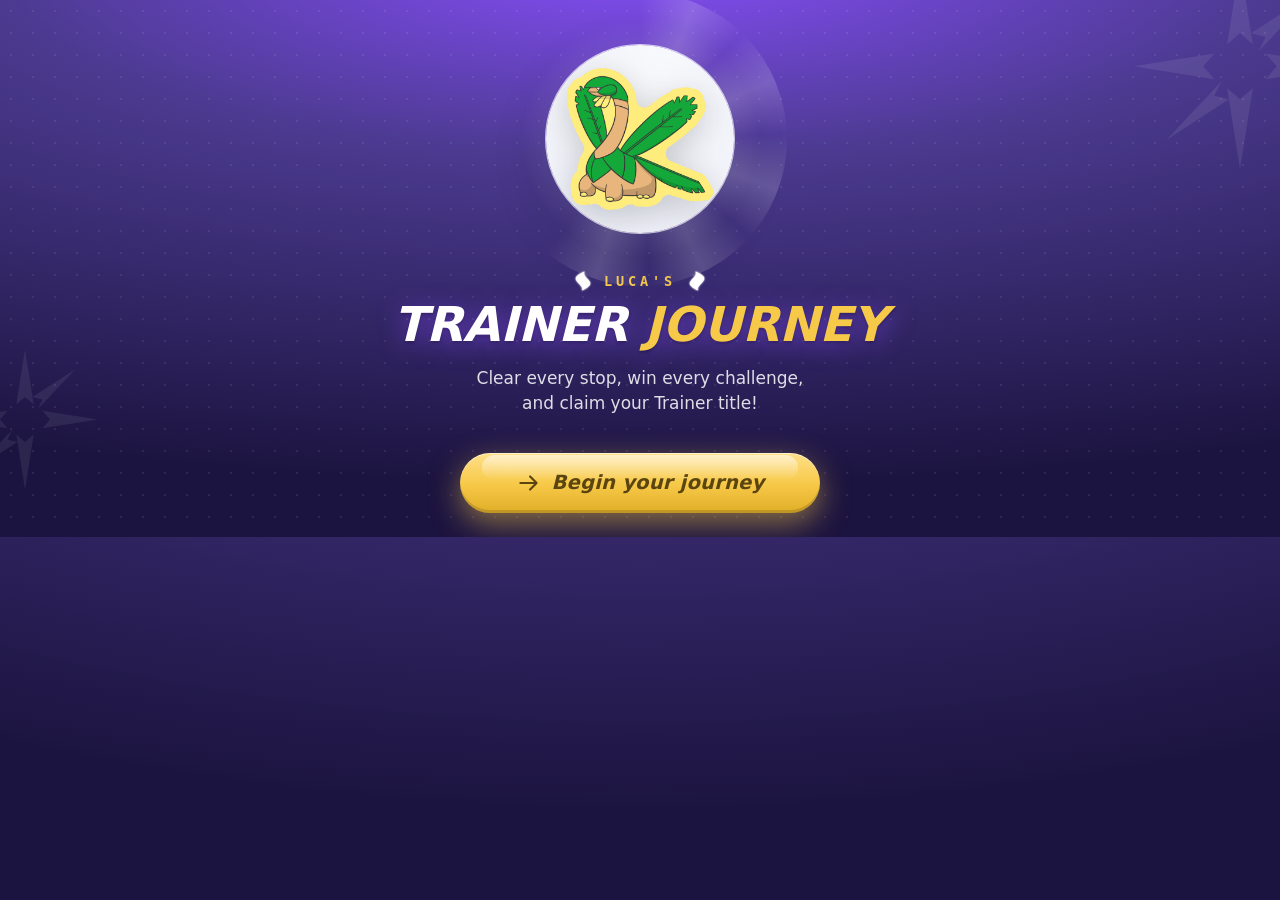
==== commit 9c9ce9e0: "Refresh mission map cache" ====
--- a/index.html
+++ b/index.html
@@ -30,7 +30,7 @@
 <div id="app"></div>
 <script type="text/babel" data-presets="react" src="components.jsx"></script>
 <script type="text/babel" data-presets="react" src="minigames.jsx"></script>
-<script type="text/babel" data-presets="react" src="screens.jsx?v=4.0"></script>
+<script type="text/babel" data-presets="react" src="screens.jsx?v=4.0.1"></script>
 <script type="text/babel" data-presets="react">
 const App = window.TrainerApp;
 ReactDOM.createRoot(document.getElementById('app')).render(<App/>);
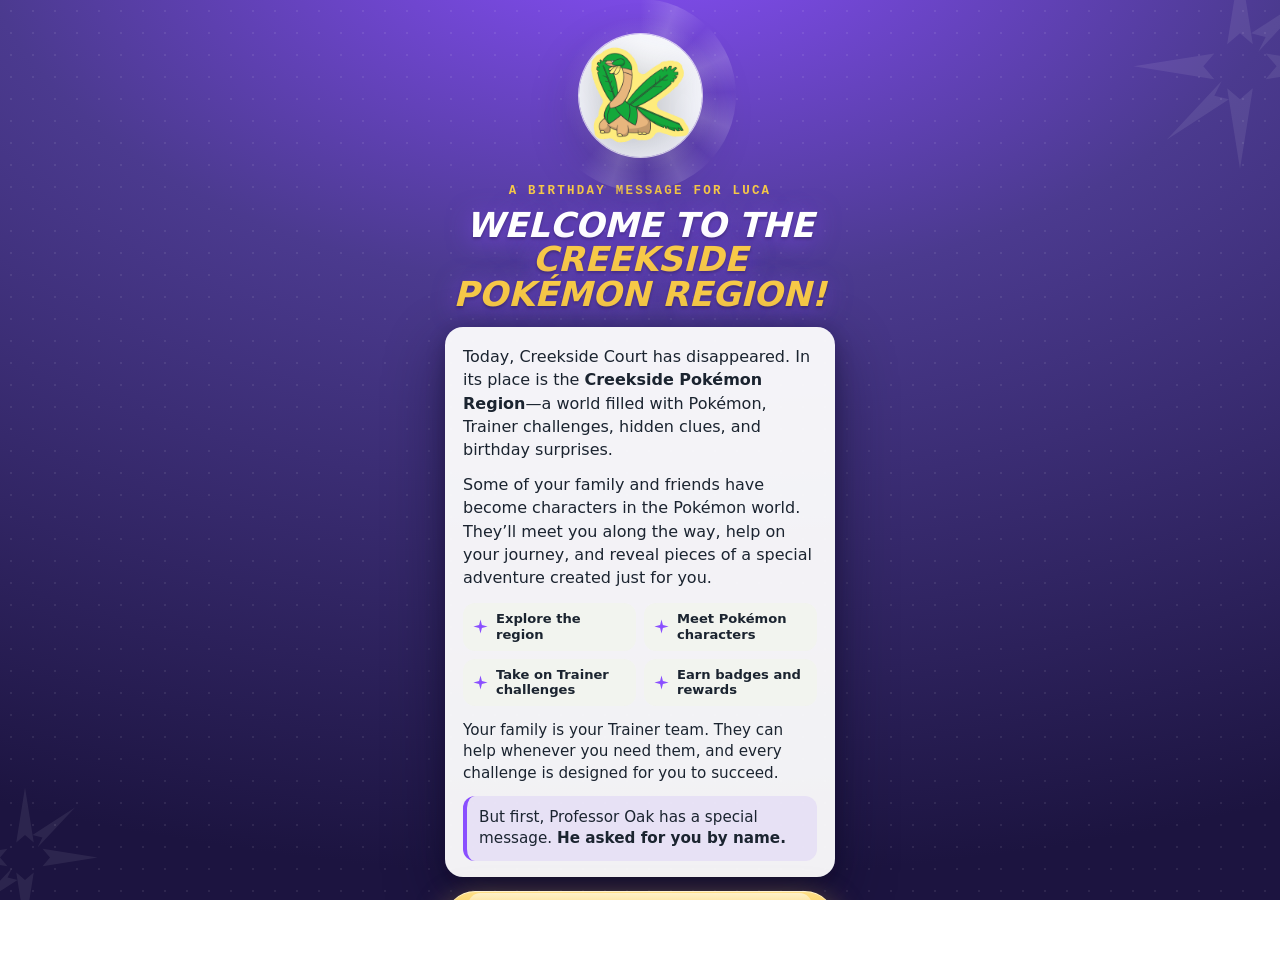
==== commit 8ecce37d: "Build interactive Trainer License ceremony" ====
--- a/index.html
+++ b/index.html
@@ -9,7 +9,7 @@
 <meta name="mobile-web-app-capable" content="yes">
 <title>Luca's Trainer Journey</title>
 <link rel="icon" href="assets/pokemon/pokeball.png">
-<link rel="stylesheet" href="styles.css?v=4.0">
+<link rel="stylesheet" href="styles.css?v=4.1">
 <style>
   html, body { overflow-x: hidden; }
   #app { padding-top: env(safe-area-inset-top); padding-bottom: env(safe-area-inset-bottom); }
@@ -30,7 +30,7 @@
 <div id="app"></div>
 <script type="text/babel" data-presets="react" src="components.jsx"></script>
 <script type="text/babel" data-presets="react" src="minigames.jsx"></script>
-<script type="text/babel" data-presets="react" src="screens.jsx?v=4.0.1"></script>
+<script type="text/babel" data-presets="react" src="screens.jsx?v=4.1"></script>
 <script type="text/babel" data-presets="react">
 const App = window.TrainerApp;
 ReactDOM.createRoot(document.getElementById('app')).render(<App/>);
--- a/styles.css
+++ b/styles.css
@@ -353,6 +353,54 @@
 .trainer-award-tile small { margin-top: 3px; font: 700 .52rem var(--font-label); letter-spacing: .08em; text-transform: uppercase; color: var(--silver-deep); }
 .trainer-record-empty { margin: 0; padding: 16px; border-radius: 14px; background: var(--paper-alt); color: var(--ink-soft); }
 
+/* Interactive Trainer License ceremony and persistent record card */
+.license-ceremony-screen { min-height: 100dvh; padding: max(14px,env(safe-area-inset-top)) 14px max(18px,env(safe-area-inset-bottom)); background: radial-gradient(circle at 50% 15%,#fffdf7,#f4e9d2 70%); overflow-y: auto; }
+.license-ceremony-screen__shell { width: min(100%,390px); margin: auto; }
+.license-ceremony-screen__shell > header { display:flex; justify-content:space-between; align-items:end; gap:12px; margin:12px 3px 2px; }
+.license-ceremony-screen__shell > header small,.license-ceremony-step { font:700 .64rem var(--font-label); letter-spacing:.16em; text-transform:uppercase; color:var(--mewtwo-y); }
+.license-ceremony-screen__shell h1 { margin:0; font:900 italic 1.55rem var(--font-display); }
+.license-ceremony-screen__shell > header > span { font:700 .68rem var(--font-body); color:var(--ink-soft); }
+.license-ceremony-step { margin:4px 3px 10px; }
+.trainer-license { width:100%; perspective:1400px; }
+.trainer-license__inner { position:relative; width:100%; height:452px; transform-style:preserve-3d; transition:transform .95s cubic-bezier(.2,.85,.2,1); }
+.trainer-license--flipped .trainer-license__inner { transform:rotateY(180deg); }
+.trainer-license__face { position:absolute; inset:0; display:flex; flex-direction:column; overflow:hidden; padding:18px; border:1px solid #CBD8E1; border-radius:22px; background:#fff; box-shadow:0 16px 44px rgba(27,36,48,.16); backface-visibility:hidden; }
+.trainer-license__back { transform:rotateY(180deg); background:linear-gradient(160deg,#fff,#f6f2ff); }
+.trainer-license__face > header { position:relative; z-index:2; display:flex; align-items:center; gap:9px; padding-bottom:12px; border-bottom:1px solid #dfe4e8; }
+.trainer-license__face > header img { width:26px; height:26px; object-fit:contain; }
+.trainer-license__face > header span { display:grid; }
+.trainer-license__face > header b { font:700 .62rem var(--font-label); letter-spacing:.18em; text-transform:uppercase; color:var(--mewtwo-y); }
+.trainer-license__face > header small { font:700 .57rem var(--font-label); letter-spacing:.12em; text-transform:uppercase; color:var(--silver-deep); }
+.trainer-license__holo { position:absolute; z-index:1; top:-25%; bottom:-25%; left:-50%; width:45%; background:var(--holo-strong); animation:tj-holo-sweep 4s linear infinite; pointer-events:none; }
+.trainer-license__identity { display:grid; grid-template-columns:112px 1fr; gap:12px; align-items:start; padding-top:14px; }
+.trainer-license__buddy { display:flex; width:112px; height:98px; padding:8px; flex-direction:column; align-items:center; justify-content:center; border:2px dashed #A9B6C2; border-radius:10px; background:#EDF2F5; color:var(--ink-soft); }
+.trainer-license__buddy b { font-size:1.6rem; }.trainer-license__buddy small { font:700 .55rem var(--font-label); letter-spacing:.1em; text-transform:uppercase; }
+.trainer-license__buddy.is-filled { border:1px solid #BEDCC9; background:radial-gradient(circle,#fff,#dff2e5); }
+.trainer-license__buddy img { width:100%; height:100%; object-fit:contain; transform:scale(1.28); filter:drop-shadow(0 5px 10px rgba(27,36,48,.25)); }
+.trainer-license__identity > div > small { display:block; margin-bottom:2px; font:700 .55rem var(--font-label); letter-spacing:.12em; text-transform:uppercase; color:var(--silver-deep); }
+.trainer-license__identity h2 { margin:0 0 10px; font:900 italic 2rem/1 var(--font-display); text-transform:uppercase; }
+.trainer-license__identity strong { display:block; font:800 .76rem var(--font-label); }
+.license-slot { width:100%; min-height:38px; margin:2px 0 9px; padding:6px; border:2px dashed #A9B6C2; border-radius:10px; background:#F7F9FA; font:700 .55rem var(--font-label); letter-spacing:.08em; text-transform:uppercase; color:#677685; }
+.license-slot:disabled { opacity:.45; }
+.trainer-license__birthday { display:flex; flex:1; align-items:center; justify-content:center; gap:12px; margin:12px -18px -1px; background:radial-gradient(120% 120% at 50% 100%,#FFFDF7,#FCF5E6 44%,#F4E9D2); opacity:.2; }
+.trainer-license__birthday.is-revealed { opacity:1; animation:license-flood 1.15s cubic-bezier(.35,0,.25,1); }
+.trainer-license__birthday > div { display:flex; align-items:start; }.trainer-license__birthday div b { font:900 italic 7.4rem/.8 var(--font-display); text-shadow:5px 5px 0 #EBD9AE; }.trainer-license__birthday sup { margin-top:7px; font:900 1.5rem var(--font-display); color:#B3341F; }
+.trainer-license__birthday > span { font:900 italic 1.5rem/.9 var(--font-display); text-transform:uppercase; }.trainer-license__birthday > span small { display:block; margin-top:10px; font:700 .58rem var(--font-label); letter-spacing:.12em; color:#9C7C2A; }
+.trainer-license__face > footer { display:flex; justify-content:space-between; gap:8px; margin:0 -18px -18px; padding:10px 18px; background:#1B2430; color:#fff; font:700 .55rem var(--font-label); letter-spacing:.08em; text-transform:uppercase; }
+.trainer-license__oath { display:grid; gap:9px; padding:16px 0; }
+.trainer-license__oath button { display:grid; grid-template-columns:30px 1fr; align-items:center; min-height:57px; padding:8px 10px; border:1px dashed #CBD8E1; border-radius:12px; background:#f8f9fa; text-align:left; color:var(--ink-soft); }
+.trainer-license__oath button span { display:grid; place-items:center; width:26px; height:26px; border-radius:50%; background:#e7ebee; font-weight:900; }.trainer-license__oath button strong { font:800 italic .85rem var(--font-display); }
+.trainer-license__oath button.is-active { border:1px solid #CBBDF5; background:#F4F1FE; color:var(--mewtwo-y); box-shadow:0 0 22px rgba(138,79,255,.20); }
+.trainer-license__oath button.is-complete { border:1px solid #BEDCC9; background:#F1F8F3; color:var(--tropius-leaf-deep); }
+.trainer-license__stamp { display:flex; align-items:center; gap:8px; margin:auto 0 10px; padding:9px; border-radius:10px; background:#F1F8F3; color:var(--tropius-leaf-deep); font:800 .72rem var(--font-body); }.trainer-license__stamp img { width:24px; height:24px; object-fit:contain; }
+.trainer-license__flip { width:100%; min-height:48px; margin-top:10px; border:0; border-radius:999px; background:linear-gradient(180deg,#7656B8,#4B3A8F); color:#fff; font:900 italic .9rem var(--font-display); box-shadow:0 8px 22px rgba(75,58,143,.3); }
+.license-ceremony-actions { display:flex; align-items:center; gap:10px; margin-top:10px; }.license-ceremony-actions small { flex:1; color:var(--ink-soft); font:700 .72rem var(--font-body); }.license-reset { width:52px; height:52px; flex:none; border:1px solid var(--silver); border-radius:50%; background:#fff; font-size:1.5rem; }
+.license-calculating { position:fixed; z-index:20; inset:0; display:flex; flex-direction:column; align-items:center; justify-content:center; gap:12px; background:rgba(20,16,25,.9); color:#fff; text-transform:uppercase; letter-spacing:.16em; }.license-calculating img { width:58px; animation:tj-burst-spin 1.1s linear infinite; }.license-calculating span { display:flex; gap:8px; }.license-calculating i { width:8px; height:8px; border-radius:50%; background:var(--mewtwo-x); animation:tj-burst-pulse 1s ease-in-out infinite; }
+.trainer-license-record { display:grid; grid-template-columns:62px 1fr auto; align-items:center; gap:12px; width:100%; padding:12px; border:1px solid #CBD8E1; border-radius:14px; background:linear-gradient(120deg,#fff,#f4e9d2); text-align:left; box-shadow:var(--shadow-card); }.trainer-license-record img { width:58px; height:66px; object-fit:contain; }.trainer-license-record span { display:grid; }.trainer-license-record small,.trainer-license-record b { font:700 .56rem var(--font-label); letter-spacing:.1em; text-transform:uppercase; color:var(--silver-deep); }.trainer-license-record strong { font:900 italic 1.4rem var(--font-display); text-transform:uppercase; }.trainer-license-record i { font:800 .7rem var(--font-body); color:var(--mewtwo-y); }
+.trainer-license-modal { position:fixed; z-index:90; inset:0; display:flex; align-items:center; justify-content:center; padding:54px 20px 30px; background:rgba(20,16,25,.72); backdrop-filter:blur(4px); }.trainer-license-modal .trainer-license { width:min(100%,390px); }.trainer-license-modal__close { position:absolute; top:max(12px,env(safe-area-inset-top)); right:16px; width:44px; height:44px; border:0; border-radius:50%; background:#fff; color:var(--ink); font-size:1.7rem; }
+@keyframes license-flood { from { clip-path:inset(0 0 100% 0); } to { clip-path:inset(0); } }
+@media (max-width:360px) { .trainer-license__inner { height:430px; }.trainer-license__birthday div b { font-size:6.5rem; }.trainer-license__birthday > span { font-size:1.25rem; } }
+
 .parent-mode-overlay {
   position: fixed;
   z-index: 100;
